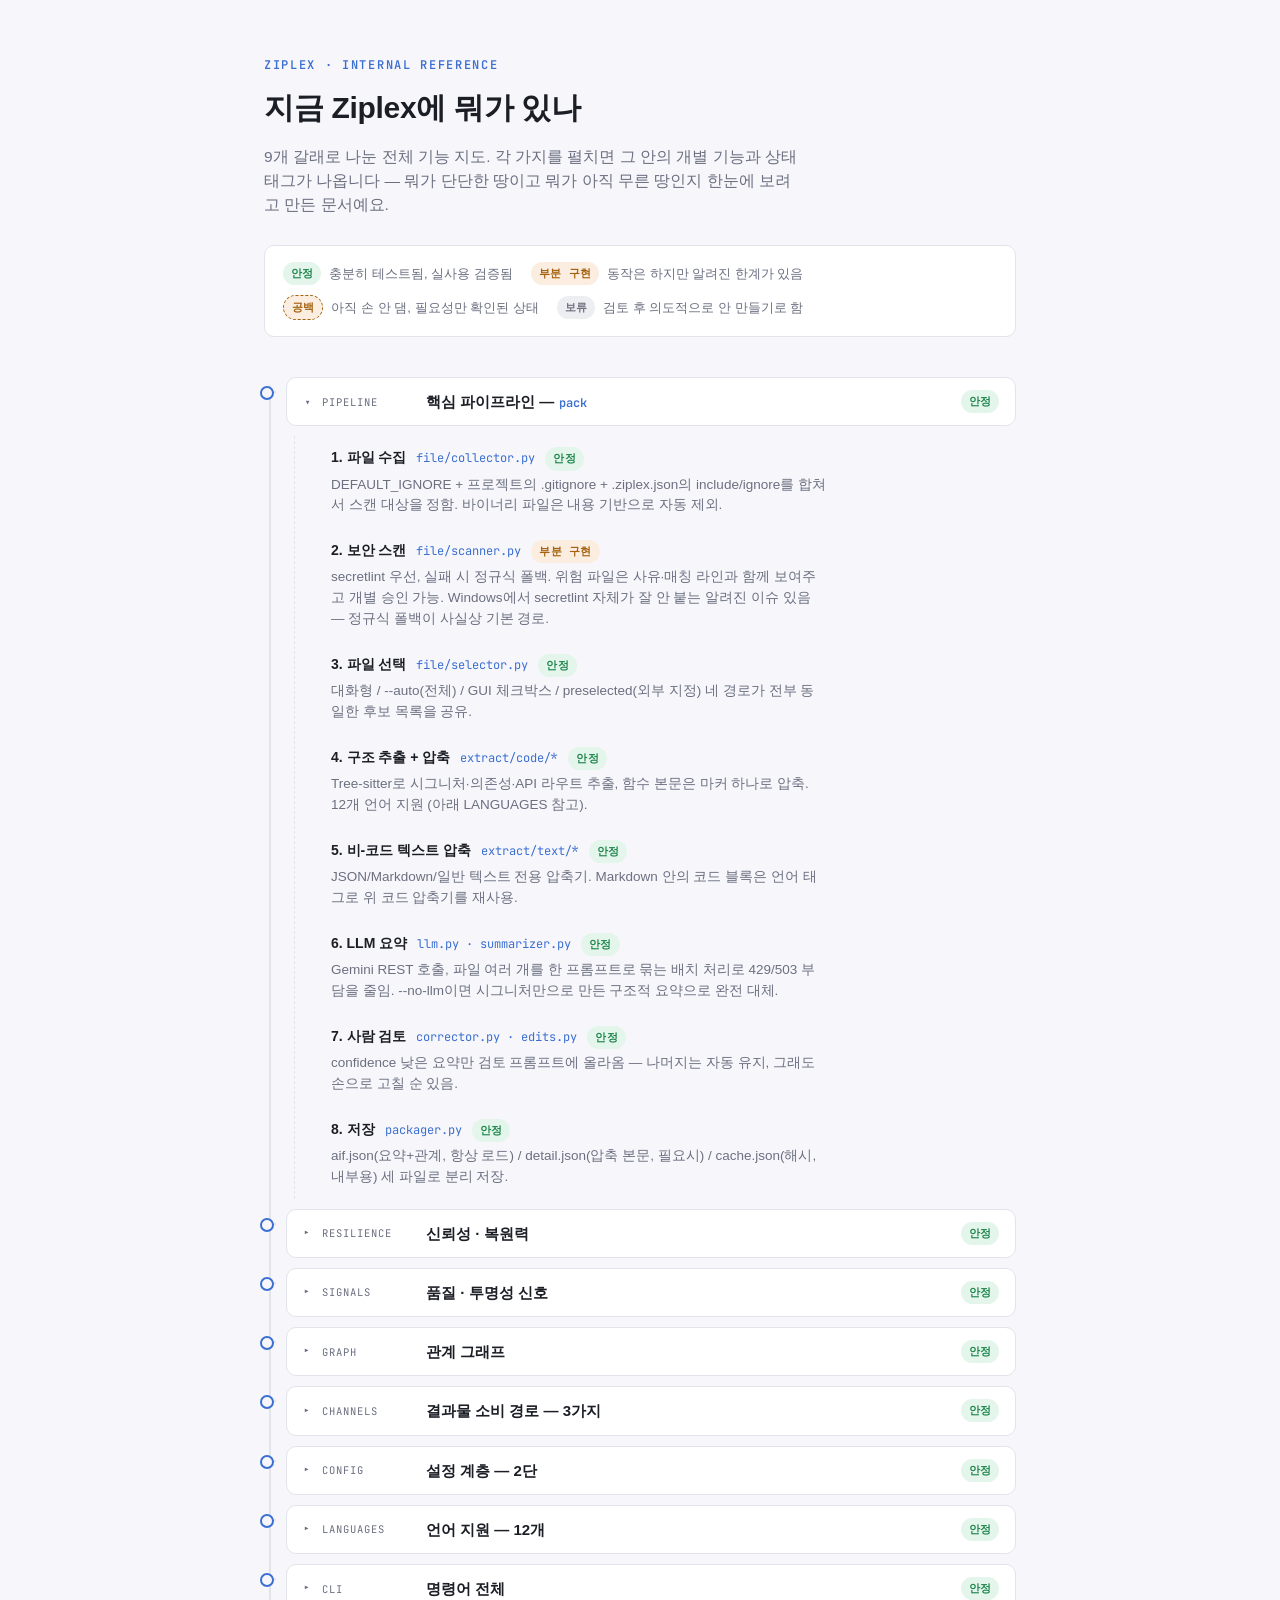
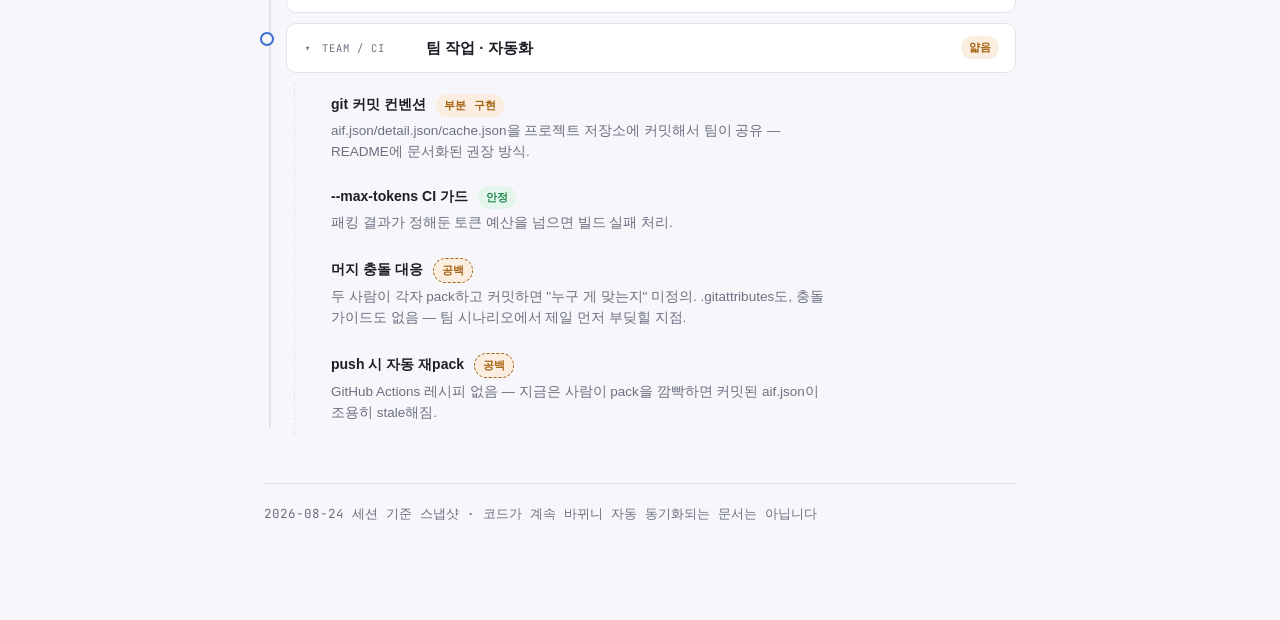
==== docs/FEATURES.html @ 8793cc75 "docs: add docs/FEATURES.html, a self-contained feature map A standalone HTML reference (no build ste" ====
<!DOCTYPE html>
<html lang="ko">
<head>
<meta charset="UTF-8">
<meta name="viewport" content="width=device-width, initial-scale=1">
<title>Ziplex 기능 지도</title>
<!--
  저장소 문서 버전 -- claude.ai 아티팩트로 먼저 만들었던 걸 그대로 커밋.
  더블클릭으로 로컬 브라우저에서 열어보는 용도 (GitHub 저장소 페이지에서는
  렌더링 안 되고 원본 코드로 보임). 기능이 바뀌면 이 파일도 같이 갱신하고
  커밋 -- git 히스토리 자체가 "언제 뭐가 안정/부분구현/공백/보류로 바뀌었나"
  기록이 되도록.
-->
<link rel="preconnect" href="https://fonts.googleapis.com">
<link rel="preconnect" href="https://fonts.gstatic.com" crossorigin>
<link rel="stylesheet" href="https://fonts.googleapis.com/css2?family=JetBrains+Mono:wght@400;500;600;700&display=swap">

<style>
  :root {
    --paper: #f7f7fb;
    --panel: #ffffff;
    --panel-2: #fbfbfe;
    --line: #e2e4ec;
    --ink: #1c1e26;
    --muted: #6b6f80;
    --accent: #3b6fd1;
    --accent-soft: #e8effc;
    --ok: #21874e;
    --ok-soft: #e4f5eb;
    --warn: #a4610f;
    --warn-soft: #fbeee0;
    --hold: #6f7280;
    --hold-soft: #edeef2;
    --mono: 'JetBrains Mono', 'Consolas', 'SFMono-Regular', Menlo, monospace;
    --sans: -apple-system, BlinkMacSystemFont, 'Segoe UI', 'Malgun Gothic', 'Apple SD Gothic Neo', 'Noto Sans KR', sans-serif;
    --radius: 10px;
  }

  @media (prefers-color-scheme: dark) {
    :root:not([data-theme="light"]) {
      --paper: #1e1f24;
      --panel: #26282f;
      --panel-2: #2b2d35;
      --line: #383a44;
      --ink: #e4e5ea;
      --muted: #9a9ca8;
      --accent: #6ea8fe;
      --accent-soft: rgba(110, 168, 254, 0.14);
      --ok: #7fd08a;
      --ok-soft: rgba(127, 208, 138, 0.14);
      --warn: #f2a154;
      --warn-soft: rgba(242, 161, 84, 0.14);
      --hold: #9a9ca8;
      --hold-soft: rgba(154, 156, 168, 0.12);
    }
  }

  :root[data-theme="dark"] {
    --paper: #1e1f24;
    --panel: #26282f;
    --panel-2: #2b2d35;
    --line: #383a44;
    --ink: #e4e5ea;
    --muted: #9a9ca8;
    --accent: #6ea8fe;
    --accent-soft: rgba(110, 168, 254, 0.14);
    --ok: #7fd08a;
    --ok-soft: rgba(127, 208, 138, 0.14);
    --warn: #f2a154;
    --warn-soft: rgba(242, 161, 84, 0.14);
    --hold: #9a9ca8;
    --hold-soft: rgba(154, 156, 168, 0.12);
  }

  * { box-sizing: border-box; }

  body {
    margin: 0;
    background: var(--paper);
    color: var(--ink);
    font-family: var(--sans);
    line-height: 1.55;
  }

  .page {
    max-width: 800px;
    margin: 0 auto;
    padding: 56px 24px 96px;
  }

  header.intro {
    margin-bottom: 40px;
  }

  .kicker {
    font-family: var(--mono);
    font-size: 12px;
    letter-spacing: 0.14em;
    text-transform: uppercase;
    color: var(--accent);
    font-weight: 600;
  }

  h1 {
    font-size: 30px;
    font-weight: 700;
    margin: 10px 0 14px;
    letter-spacing: -0.01em;
    text-wrap: balance;
  }

  .lede {
    color: var(--muted);
    font-size: 15.5px;
    max-width: 62ch;
    margin: 0 0 28px;
  }

  .legend {
    display: flex;
    flex-wrap: wrap;
    gap: 10px 18px;
    padding: 16px 18px;
    background: var(--panel);
    border: 1px solid var(--line);
    border-radius: var(--radius);
  }

  .legend-item {
    display: flex;
    align-items: center;
    gap: 8px;
    font-size: 13px;
    color: var(--muted);
  }

  .chip {
    display: inline-flex;
    align-items: center;
    font-family: var(--mono);
    font-size: 11px;
    font-weight: 600;
    letter-spacing: 0.02em;
    padding: 3px 8px;
    border-radius: 999px;
    white-space: nowrap;
  }
  .chip.ok    { background: var(--ok-soft);   color: var(--ok); }
  .chip.warn  { background: var(--warn-soft); color: var(--warn); }
  .chip.hold  { background: var(--hold-soft); color: var(--hold); }
  .chip.gap   { background: var(--warn-soft); color: var(--warn); border: 1px dashed var(--warn); }

  /* --- the trunk: a vertical rail down the branch list --- */
  .trunk {
    position: relative;
    margin-top: 36px;
    padding-left: 22px;
  }
  .trunk::before {
    content: "";
    position: absolute;
    left: 5px;
    top: 8px;
    bottom: 8px;
    width: 2px;
    background: var(--line);
  }

  details.branch {
    position: relative;
    margin-bottom: 10px;
  }
  details.branch::before {
    content: "";
    position: absolute;
    left: -22px;
    top: 14px;
    width: 12px;
    height: 2px;
    background: var(--line);
  }
  details.branch::after {
    content: "";
    position: absolute;
    left: -26px;
    top: 9px;
    width: 10px;
    height: 10px;
    border-radius: 50%;
    background: var(--paper);
    border: 2px solid var(--accent);
  }

  summary {
    cursor: pointer;
    list-style: none;
    display: flex;
    align-items: center;
    gap: 12px;
    padding: 12px 16px;
    background: var(--panel);
    border: 1px solid var(--line);
    border-radius: var(--radius);
    user-select: none;
  }
  summary::-webkit-details-marker { display: none; }
  summary:hover { border-color: var(--accent); }
  summary:focus-visible { outline: 2px solid var(--accent); outline-offset: 2px; }

  summary .caret {
    font-family: var(--mono);
    font-size: 12px;
    color: var(--muted);
    transition: transform 0.15s ease;
    flex-shrink: 0;
  }
  details[open] > summary .caret { transform: rotate(90deg); }

  .branch-kicker {
    font-family: var(--mono);
    font-size: 10.5px;
    letter-spacing: 0.1em;
    color: var(--muted);
    flex-shrink: 0;
    width: 92px;
  }

  .branch-title {
    font-weight: 600;
    font-size: 15px;
    flex: 1;
  }

  .branch-count {
    font-family: var(--mono);
    font-size: 11.5px;
    color: var(--muted);
  }

  .twigs {
    margin: 10px 0 4px 8px;
    padding-left: 22px;
    border-left: 1px dashed var(--line);
    display: flex;
    flex-direction: column;
    gap: 2px;
  }

  .twig {
    padding: 11px 14px;
    border-radius: 8px;
  }
  .twig:hover { background: var(--panel-2); }

  .twig-head {
    display: flex;
    align-items: baseline;
    gap: 10px;
    flex-wrap: wrap;
  }

  .twig-name {
    font-weight: 600;
    font-size: 14px;
  }

  .twig-mod {
    font-family: var(--mono);
    font-size: 12px;
    color: var(--accent);
  }

  .twig-desc {
    margin: 4px 0 0;
    color: var(--muted);
    font-size: 13.5px;
    max-width: 66ch;
  }

  .branch-note {
    margin: 2px 0 12px 30px;
    color: var(--muted);
    font-size: 13px;
    max-width: 62ch;
  }

  footer {
    margin-top: 48px;
    padding-top: 20px;
    border-top: 1px solid var(--line);
    font-size: 12.5px;
    color: var(--muted);
    font-family: var(--mono);
  }

  @media (max-width: 560px) {
    .branch-kicker { display: none; }
    .trunk { padding-left: 14px; }
    details.branch::before { left: -14px; width: 6px; }
    details.branch::after { left: -17px; }
  }
</style>
</head>
<body>

<div class="page">

  <header class="intro">
    <div class="kicker">Ziplex · internal reference</div>
    <h1>지금 Ziplex에 뭐가 있나</h1>
    <p class="lede">
      9개 갈래로 나눈 전체 기능 지도. 각 가지를 펼치면 그 안의 개별 기능과
      상태 태그가 나옵니다 — 뭐가 단단한 땅이고 뭐가 아직 무른 땅인지
      한눈에 보려고 만든 문서예요.
    </p>

    <div class="legend">
      <div class="legend-item"><span class="chip ok">안정</span> 충분히 테스트됨, 실사용 검증됨</div>
      <div class="legend-item"><span class="chip warn">부분 구현</span> 동작은 하지만 알려진 한계가 있음</div>
      <div class="legend-item"><span class="chip gap">공백</span> 아직 손 안 댐, 필요성만 확인된 상태</div>
      <div class="legend-item"><span class="chip hold">보류</span> 검토 후 의도적으로 안 만들기로 함</div>
    </div>
  </header>

  <div class="trunk">

    <!-- 1. PIPELINE -->
    <details class="branch" open>
      <summary>
        <span class="caret">▸</span>
        <span class="branch-kicker">PIPELINE</span>
        <span class="branch-title">핵심 파이프라인 — <code class="twig-mod">pack</code></span>
        <span class="chip ok">안정</span>
      </summary>
      <div class="twigs">
        <div class="twig">
          <div class="twig-head">
            <span class="twig-name">1. 파일 수집</span>
            <span class="twig-mod">file/collector.py</span>
            <span class="chip ok">안정</span>
          </div>
          <p class="twig-desc">DEFAULT_IGNORE + 프로젝트의 .gitignore + .ziplex.json의 include/ignore를 합쳐서 스캔 대상을 정함. 바이너리 파일은 내용 기반으로 자동 제외.</p>
        </div>
        <div class="twig">
          <div class="twig-head">
            <span class="twig-name">2. 보안 스캔</span>
            <span class="twig-mod">file/scanner.py</span>
            <span class="chip warn">부분 구현</span>
          </div>
          <p class="twig-desc">secretlint 우선, 실패 시 정규식 폴백. 위험 파일은 사유·매칭 라인과 함께 보여주고 개별 승인 가능. Windows에서 secretlint 자체가 잘 안 붙는 알려진 이슈 있음 — 정규식 폴백이 사실상 기본 경로.</p>
        </div>
        <div class="twig">
          <div class="twig-head">
            <span class="twig-name">3. 파일 선택</span>
            <span class="twig-mod">file/selector.py</span>
            <span class="chip ok">안정</span>
          </div>
          <p class="twig-desc">대화형 / --auto(전체) / GUI 체크박스 / preselected(외부 지정) 네 경로가 전부 동일한 후보 목록을 공유.</p>
        </div>
        <div class="twig">
          <div class="twig-head">
            <span class="twig-name">4. 구조 추출 + 압축</span>
            <span class="twig-mod">extract/code/*</span>
            <span class="chip ok">안정</span>
          </div>
          <p class="twig-desc">Tree-sitter로 시그니처·의존성·API 라우트 추출, 함수 본문은 마커 하나로 압축. 12개 언어 지원 (아래 LANGUAGES 참고).</p>
        </div>
        <div class="twig">
          <div class="twig-head">
            <span class="twig-name">5. 비-코드 텍스트 압축</span>
            <span class="twig-mod">extract/text/*</span>
            <span class="chip ok">안정</span>
          </div>
          <p class="twig-desc">JSON/Markdown/일반 텍스트 전용 압축기. Markdown 안의 코드 블록은 언어 태그로 위 코드 압축기를 재사용.</p>
        </div>
        <div class="twig">
          <div class="twig-head">
            <span class="twig-name">6. LLM 요약</span>
            <span class="twig-mod">llm.py · summarizer.py</span>
            <span class="chip ok">안정</span>
          </div>
          <p class="twig-desc">Gemini REST 호출, 파일 여러 개를 한 프롬프트로 묶는 배치 처리로 429/503 부담을 줄임. --no-llm이면 시그니처만으로 만든 구조적 요약으로 완전 대체.</p>
        </div>
        <div class="twig">
          <div class="twig-head">
            <span class="twig-name">7. 사람 검토</span>
            <span class="twig-mod">corrector.py · edits.py</span>
            <span class="chip ok">안정</span>
          </div>
          <p class="twig-desc">confidence 낮은 요약만 검토 프롬프트에 올라옴 — 나머지는 자동 유지, 그래도 손으로 고칠 순 있음.</p>
        </div>
        <div class="twig">
          <div class="twig-head">
            <span class="twig-name">8. 저장</span>
            <span class="twig-mod">packager.py</span>
            <span class="chip ok">안정</span>
          </div>
          <p class="twig-desc">aif.json(요약+관계, 항상 로드) / detail.json(압축 본문, 필요시) / cache.json(해시, 내부용) 세 파일로 분리 저장.</p>
        </div>
      </div>
    </details>

    <!-- 2. RESILIENCE -->
    <details class="branch">
      <summary>
        <span class="caret">▸</span>
        <span class="branch-kicker">RESILIENCE</span>
        <span class="branch-title">신뢰성 · 복원력</span>
        <span class="chip ok">안정</span>
      </summary>
      <div class="twigs">
        <div class="twig">
          <div class="twig-head">
            <span class="twig-name">체크포인트 저장/재개</span>
            <span class="twig-mod">checkpoint.py</span>
            <span class="chip ok">안정</span>
          </div>
          <p class="twig-desc">LLM 호출이 반복 실패하면 그 시점까지 결과를 저장하고 중단. 다음 pack에서 자동 발견해 이어서 진행. 경로 해시로 이름 같은 다른 프로젝트끼리 안 섞임.</p>
        </div>
        <div class="twig">
          <div class="twig-head">
            <span class="twig-name">Incremental re-pack</span>
            <span class="twig-mod">freshness.py</span>
            <span class="chip ok">안정</span>
          </div>
          <p class="twig-desc">내용 해시가 그대로인 파일은 이전 요약을 그대로 재사용 — 바뀐 파일만 LLM 호출.</p>
        </div>
        <div class="twig">
          <div class="twig-head">
            <span class="twig-name">Freshness 감지</span>
            <span class="twig-mod">freshness.py</span>
            <span class="chip ok">안정</span>
          </div>
          <p class="twig-desc">해시 비교만으로 "이 pack이 디스크 상태랑 얼마나 어긋났나" 확인. LLM 호출 없음, CLI/MCP/GUI 배지 전부 이걸 공유.</p>
        </div>
        <div class="twig">
          <div class="twig-head">
            <span class="twig-name">GUI 작업 취소/재개</span>
            <span class="twig-mod">gui/pack_service.py</span>
            <span class="chip ok">안정</span>
          </div>
          <p class="twig-desc">백그라운드로 도는 pack 작업을 "저장 후 취소"하면 위 체크포인트와 같은 방식으로 다음 실행에 자동 이어짐.</p>
        </div>
      </div>
    </details>

    <!-- 3. SIGNALS -->
    <details class="branch">
      <summary>
        <span class="caret">▸</span>
        <span class="branch-kicker">SIGNALS</span>
        <span class="branch-title">품질 · 투명성 신호</span>
        <span class="chip ok">안정</span>
      </summary>
      <div class="twigs">
        <div class="twig">
          <div class="twig-head">
            <span class="twig-name">confidence 점수</span>
            <span class="twig-mod">confidence.py</span>
            <span class="chip warn">부분 구현</span>
          </div>
          <p class="twig-desc">요약 단어와 실제 시그니처의 겹침을 보는 휴리스틱. 0.34 미만이면 검토 대상. 시그니처가 적은 파일(필드 초기화가 로직인 클래스 등)은 구조적으로 낮게 나올 수 있음 — 정답 검증기는 아님.</p>
        </div>
        <div class="twig">
          <div class="twig-head">
            <span class="twig-name">tech_stack 감지</span>
            <span class="twig-mod">tech_stack.py</span>
            <span class="chip ok">안정</span>
          </div>
          <p class="twig-desc">package.json/requirements.txt 등 매니페스트 8종을 직접 파싱. LLM 호출 없이 "실제로 뭘 의존한다고 선언했나"만 뽑음.</p>
        </div>
        <div class="twig">
          <div class="twig-head">
            <span class="twig-name">security_scan</span>
            <span class="twig-mod">project.security_scan</span>
            <span class="chip ok">안정</span>
          </div>
          <p class="twig-desc">이번 pack에서 몇 개가 걸렸고, 몇 개가 승인됐고, 몇 개가 빠졌는지 project에 기록. aif.json만 따로 봐도 "이거 스캔은 됐나"를 알 수 있게.</p>
        </div>
        <div class="twig">
          <div class="twig-head">
            <span class="twig-name">format_notes</span>
            <span class="twig-mod">project.format_notes</span>
            <span class="chip ok">안정</span>
          </div>
          <p class="twig-desc">aif.json이 이 프로젝트 문서 하나 없이 단독으로 다른 사람/AI에게 넘어가도, 마커·confidence 의미를 스스로 설명하는 고정 문구.</p>
        </div>
      </div>
    </details>

    <!-- 4. GRAPH -->
    <details class="branch">
      <summary>
        <span class="caret">▸</span>
        <span class="branch-kicker">GRAPH</span>
        <span class="branch-title">관계 그래프</span>
        <span class="chip ok">안정</span>
      </summary>
      <div class="twigs">
        <div class="twig">
          <div class="twig-head">
            <span class="twig-name">의존성 그래프 연산</span>
            <span class="twig-mod">file/relationship.py</span>
            <span class="chip ok">안정</span>
          </div>
          <p class="twig-desc">internal/external 분리, build_tree · move_file · has_cycle · get_dependents · get_blast_radius. GUI 편집기와 corrector.py가 같이 씀.</p>
        </div>
        <div class="twig">
          <div class="twig-head">
            <span class="twig-name">텍스트 참조 매칭</span>
            <span class="twig-mod">text_references.py</span>
            <span class="chip warn">부분 구현</span>
          </div>
          <p class="twig-desc">Tree-sitter 문법이 없는 파일(Godot 씬, README)도 실제 파일명 언급을 찾아 관계에 편입 — 무료, LLM 없음. 산문 언급과 구조적 참조를 구분 못 함(둘 다 그냥 dependencies에 섞임).</p>
        </div>
      </div>
    </details>

    <!-- 5. CHANNELS -->
    <details class="branch">
      <summary>
        <span class="caret">▸</span>
        <span class="branch-kicker">CHANNELS</span>
        <span class="branch-title">결과물 소비 경로 — 3가지</span>
        <span class="chip ok">안정</span>
      </summary>
      <div class="twigs">
        <div class="twig">
          <div class="twig-head">
            <span class="twig-name">MCP 서버</span>
            <span class="twig-mod">mcp_server.py</span>
            <span class="chip ok">안정</span>
          </div>
          <p class="twig-desc">읽기 전용 툴 8개. Claude Code/Cursor 등에서 aif.json을 복붙 없이 바로 질의. get_dependents/get_blast_radius는 사람이 보정한 그래프 위에서 동작.</p>
        </div>
        <div class="twig">
          <div class="twig-head">
            <span class="twig-name">로컬 GUI</span>
            <span class="twig-mod">gui/</span>
            <span class="chip ok">안정</span>
          </div>
          <p class="twig-desc">pack부터 browse까지. 127.0.0.1 전용, 서버·계정·외부 전송 없음. Claude Code를 못 쓰는 환경(폐쇄망 등)을 위한 경로.</p>
        </div>
        <div class="twig">
          <div class="twig-head">
            <span class="twig-name">Claude Agent Skill export</span>
            <span class="twig-mod">skill_export.py</span>
            <span class="chip ok">안정</span>
          </div>
          <p class="twig-desc">.claude/skills/ 아래에 정적으로 놓아두면 서버 없이 Claude Code가 알아서 인식. 원본 소스는 절대 안 실음.</p>
        </div>
      </div>
    </details>

    <!-- 6. CONFIG -->
    <details class="branch">
      <summary>
        <span class="caret">▸</span>
        <span class="branch-kicker">CONFIG</span>
        <span class="branch-title">설정 계층 — 2단</span>
        <span class="chip ok">안정</span>
      </summary>
      <div class="twigs">
        <div class="twig">
          <div class="twig-head">
            <span class="twig-name">.ziplex.json</span>
            <span class="twig-mod">config.py</span>
            <span class="chip ok">안정</span>
          </div>
          <p class="twig-desc">대상 프로젝트별 include/ignore. 그 프로젝트 저장소에 커밋하는 용도 — Ziplex 자체 저장소가 아님.</p>
        </div>
        <div class="twig">
          <div class="twig-head">
            <span class="twig-name">~/.ziplex/settings.json</span>
            <span class="twig-mod">settings.py</span>
            <span class="chip ok">안정</span>
          </div>
          <p class="twig-desc">사용자별 — 기본 출력 폴더(전역+프로젝트별 고정), Gemini API 키(GUI Options에서 입력).</p>
        </div>
      </div>
    </details>

    <!-- 7. LANGUAGES -->
    <details class="branch">
      <summary>
        <span class="caret">▸</span>
        <span class="branch-kicker">LANGUAGES</span>
        <span class="branch-title">언어 지원 — 12개</span>
        <span class="chip ok">안정</span>
      </summary>
      <div class="twigs">
        <div class="twig">
          <div class="twig-head">
            <span class="twig-name">Python · Java · TypeScript · JavaScript</span>
            <span class="chip ok">안정</span>
          </div>
        </div>
        <div class="twig">
          <div class="twig-head">
            <span class="twig-name">Lua · GDScript</span>
            <span class="chip ok">안정</span>
          </div>
        </div>
        <div class="twig">
          <div class="twig-head">
            <span class="twig-name">Go · C++ · Rust · C#</span>
            <span class="chip ok">안정</span>
          </div>
        </div>
        <div class="twig">
          <div class="twig-head">
            <span class="twig-name">PHP · Ruby</span>
            <span class="chip ok">안정</span>
          </div>
          <p class="twig-desc">가장 최근에 추가됨 (오늘). 둘 다 실제 mock pack으로 끝까지 검증됨.</p>
        </div>
      </div>
      <p class="branch-note">languages.py에 LanguageConfig 엔트리 하나 추가하는 게 새 언어를 붙이는 방법 — extractor.py/compressor.py는 언어를 하드코딩하지 않음.</p>
    </details>

    <!-- 8. CLI -->
    <details class="branch">
      <summary>
        <span class="caret">▸</span>
        <span class="branch-kicker">CLI</span>
        <span class="branch-title">명령어 전체</span>
        <span class="chip ok">안정</span>
      </summary>
      <div class="twigs">
        <div class="twig">
          <div class="twig-head">
            <span class="twig-name"><code class="twig-mod">pack</code> · <code class="twig-mod">init</code></span>
          </div>
          <p class="twig-desc">전체 파이프라인 / .ziplex.json 스캐폴딩.</p>
        </div>
        <div class="twig">
          <div class="twig-head">
            <span class="twig-name"><code class="twig-mod">collect</code> · <code class="twig-mod">tokens</code> · <code class="twig-mod">tree</code> · <code class="twig-mod">search</code></span>
          </div>
          <p class="twig-desc">pack 없이 미리보기 — 수집만 / 토큰 카운트만 / 의존성 트리만 / 정규식 검색.</p>
        </div>
        <div class="twig">
          <div class="twig-head">
            <span class="twig-name"><code class="twig-mod">detail</code> · <code class="twig-mod">freshness</code> · <code class="twig-mod">skill</code></span>
          </div>
          <p class="twig-desc">detail.json 부분 읽기 / stale 여부 확인 / Claude Skill로 내보내기.</p>
        </div>
        <div class="twig">
          <div class="twig-head">
            <span class="twig-name"><code class="twig-mod">select</code> · <code class="twig-mod">analyze</code></span>
          </div>
          <p class="twig-desc">대화형 파일 선택만 / LLM 분석만 (요약+룰+가이드, 압축·저장 없음).</p>
        </div>
        <div class="twig">
          <div class="twig-head">
            <span class="twig-name"><code class="twig-mod">signatures</code> · <code class="twig-mod">dependencies</code> · <code class="twig-mod">api</code> · <code class="twig-mod">compress</code> · <code class="twig-mod">debug</code></span>
          </div>
          <p class="twig-desc">단일 파일에 대해 추출 단계 하나만 실행 — 디버깅용.</p>
        </div>
      </div>
    </details>

    <!-- 9. TEAM / CI -->
    <details class="branch" open>
      <summary>
        <span class="caret">▸</span>
        <span class="branch-kicker">TEAM / CI</span>
        <span class="branch-title">팀 작업 · 자동화</span>
        <span class="chip warn">얇음</span>
      </summary>
      <div class="twigs">
        <div class="twig">
          <div class="twig-head">
            <span class="twig-name">git 커밋 컨벤션</span>
            <span class="chip warn">부분 구현</span>
          </div>
          <p class="twig-desc">aif.json/detail.json/cache.json을 프로젝트 저장소에 커밋해서 팀이 공유 — README에 문서화된 권장 방식.</p>
        </div>
        <div class="twig">
          <div class="twig-head">
            <span class="twig-name">--max-tokens CI 가드</span>
            <span class="chip ok">안정</span>
          </div>
          <p class="twig-desc">패킹 결과가 정해둔 토큰 예산을 넘으면 빌드 실패 처리.</p>
        </div>
        <div class="twig">
          <div class="twig-head">
            <span class="twig-name">머지 충돌 대응</span>
            <span class="chip gap">공백</span>
          </div>
          <p class="twig-desc">두 사람이 각자 pack하고 커밋하면 "누구 게 맞는지" 미정의. .gitattributes도, 충돌 가이드도 없음 — 팀 시나리오에서 제일 먼저 부딪힐 지점.</p>
        </div>
        <div class="twig">
          <div class="twig-head">
            <span class="twig-name">push 시 자동 재pack</span>
            <span class="chip gap">공백</span>
          </div>
          <p class="twig-desc">GitHub Actions 레시피 없음 — 지금은 사람이 pack을 깜빡하면 커밋된 aif.json이 조용히 stale해짐.</p>
        </div>
      </div>
    </details>

  </div>

  <footer>
    2026-08-24 세션 기준 스냅샷 · 코드가 계속 바뀌니 자동 동기화되는 문서는 아닙니다
  </footer>

</div>
</body>
</html>
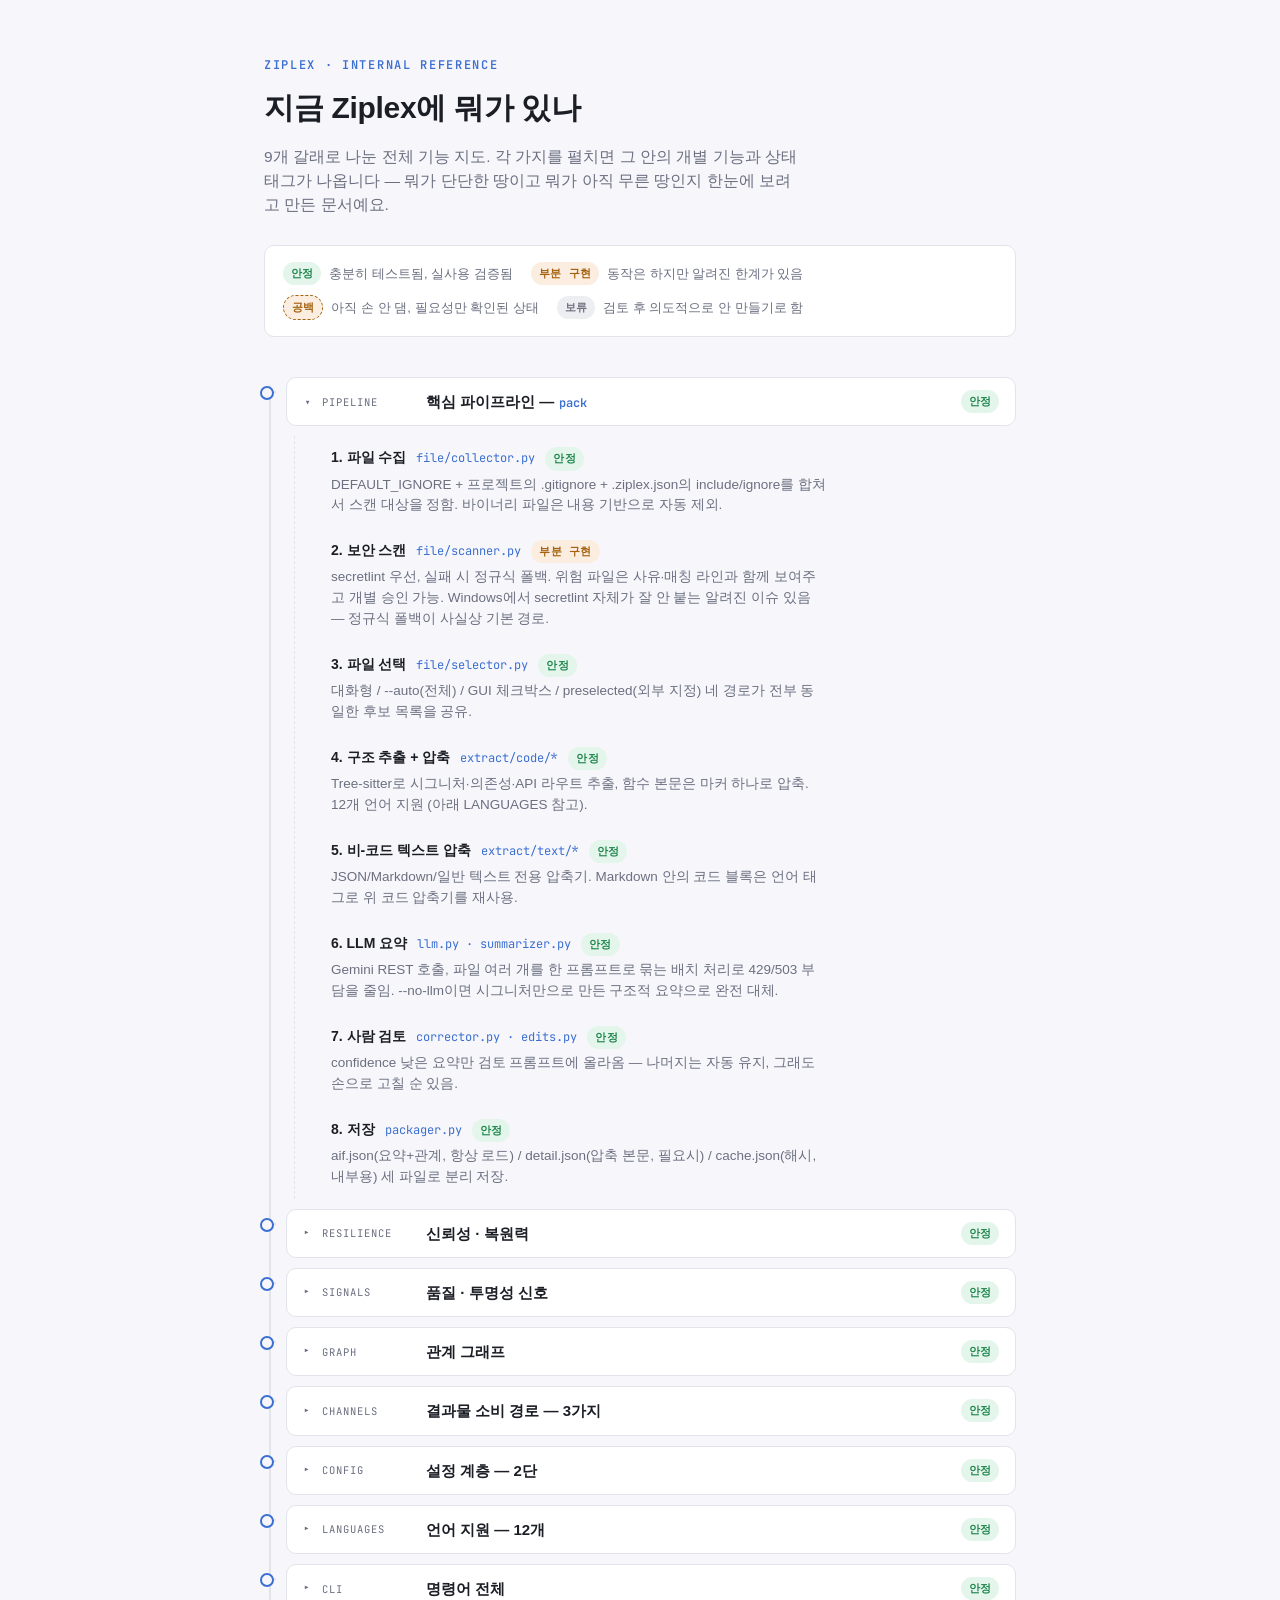
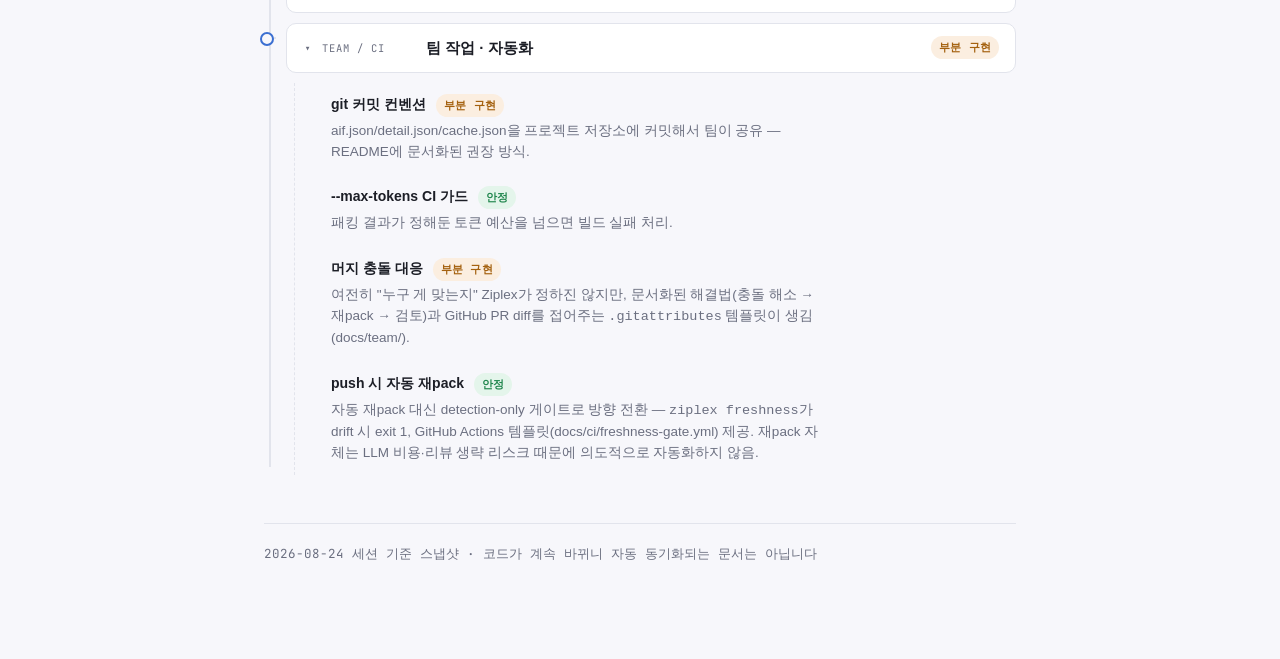
==== commit e50dea30: "docs: merge-conflict guide + .gitattributes template for team use Fills the 'merge conflict handling" ====
--- a/docs/FEATURES.html
+++ b/docs/FEATURES.html
@@ -666,7 +666,7 @@
         <span class="caret">▸</span>
         <span class="branch-kicker">TEAM / CI</span>
         <span class="branch-title">팀 작업 · 자동화</span>
-        <span class="chip warn">얇음</span>
+        <span class="chip warn">부분 구현</span>
       </summary>
       <div class="twigs">
         <div class="twig">
@@ -686,16 +686,16 @@
         <div class="twig">
           <div class="twig-head">
             <span class="twig-name">머지 충돌 대응</span>
-            <span class="chip gap">공백</span>
-          </div>
-          <p class="twig-desc">두 사람이 각자 pack하고 커밋하면 "누구 게 맞는지" 미정의. .gitattributes도, 충돌 가이드도 없음 — 팀 시나리오에서 제일 먼저 부딪힐 지점.</p>
+            <span class="chip warn">부분 구현</span>
+          </div>
+          <p class="twig-desc">여전히 "누구 게 맞는지" Ziplex가 정하진 않지만, 문서화된 해결법(충돌 해소 → 재pack → 검토)과 GitHub PR diff를 접어주는 <code>.gitattributes</code> 템플릿이 생김 (docs/team/).</p>
         </div>
         <div class="twig">
           <div class="twig-head">
             <span class="twig-name">push 시 자동 재pack</span>
-            <span class="chip gap">공백</span>
-          </div>
-          <p class="twig-desc">GitHub Actions 레시피 없음 — 지금은 사람이 pack을 깜빡하면 커밋된 aif.json이 조용히 stale해짐.</p>
+            <span class="chip ok">안정</span>
+          </div>
+          <p class="twig-desc">자동 재pack 대신 detection-only 게이트로 방향 전환 — <code>ziplex freshness</code>가 drift 시 exit 1, GitHub Actions 템플릿(docs/ci/freshness-gate.yml) 제공. 재pack 자체는 LLM 비용·리뷰 생략 리스크 때문에 의도적으로 자동화하지 않음.</p>
         </div>
       </div>
     </details>
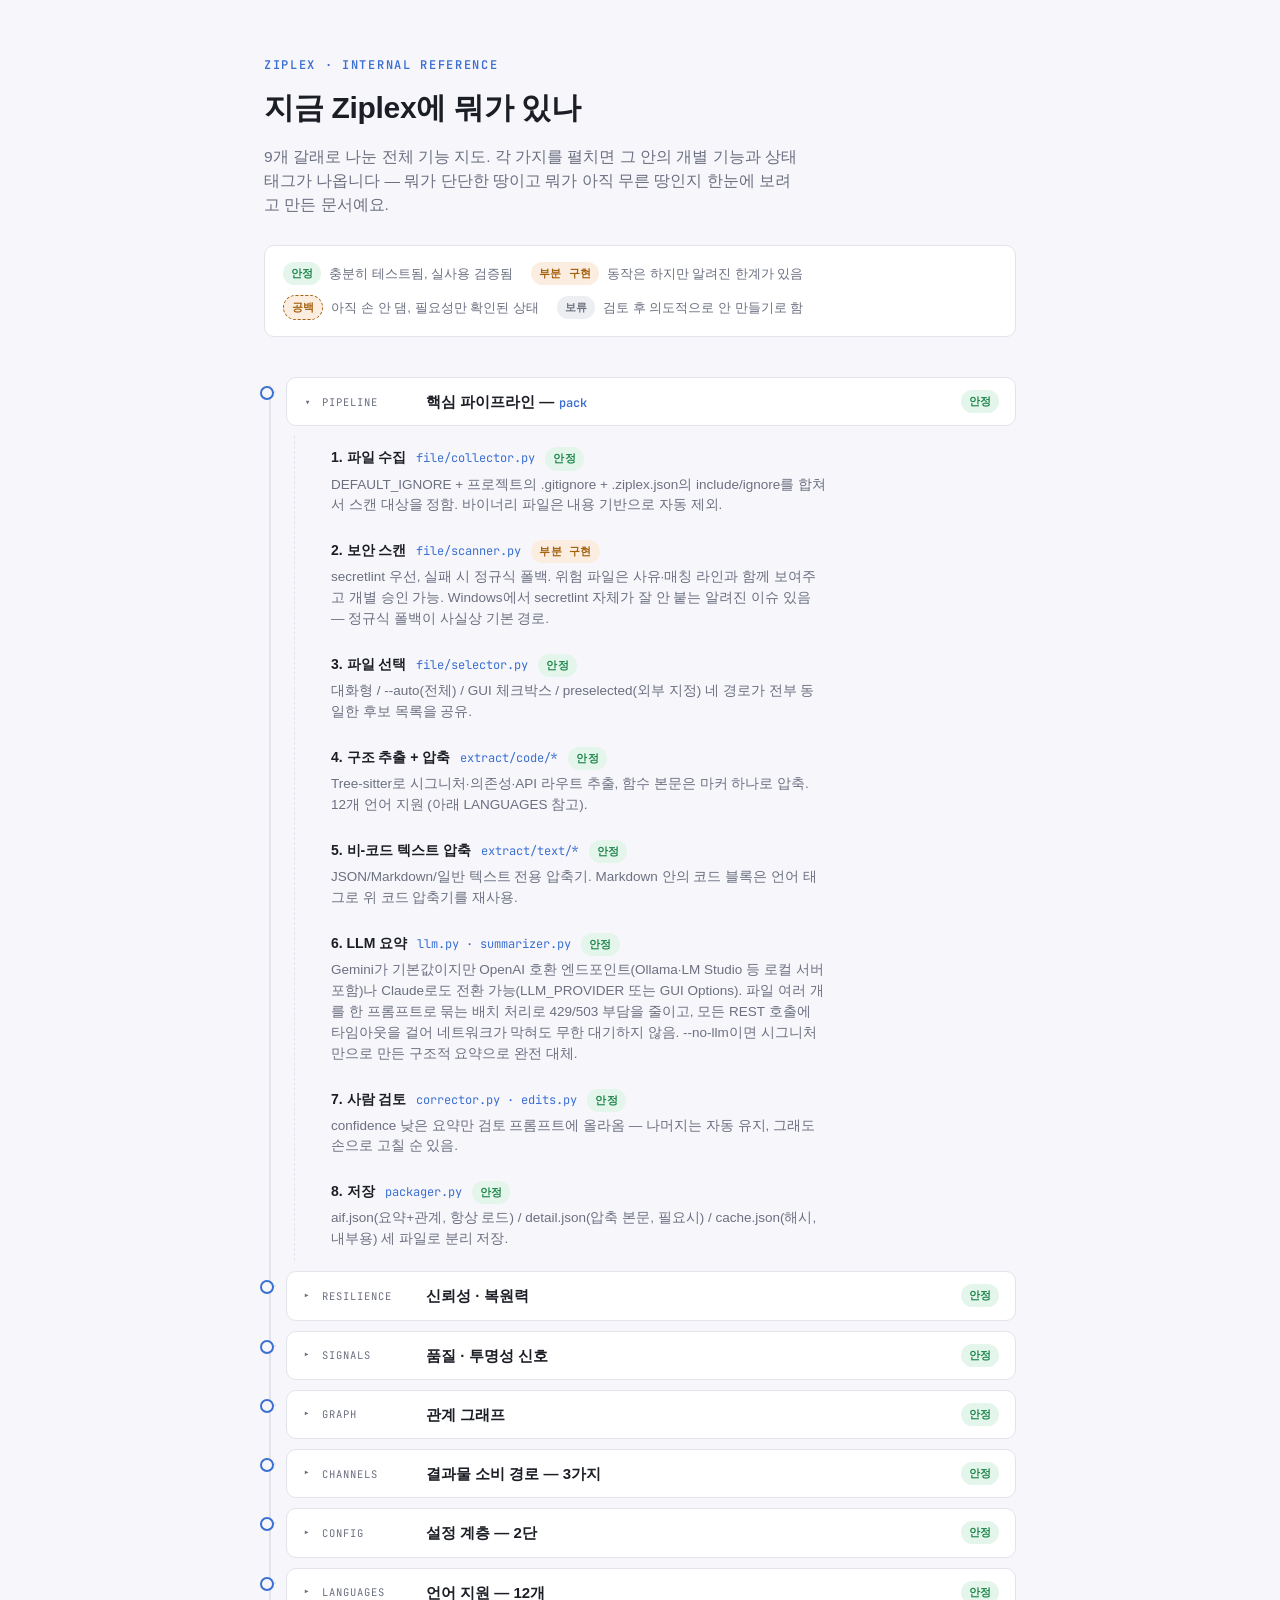
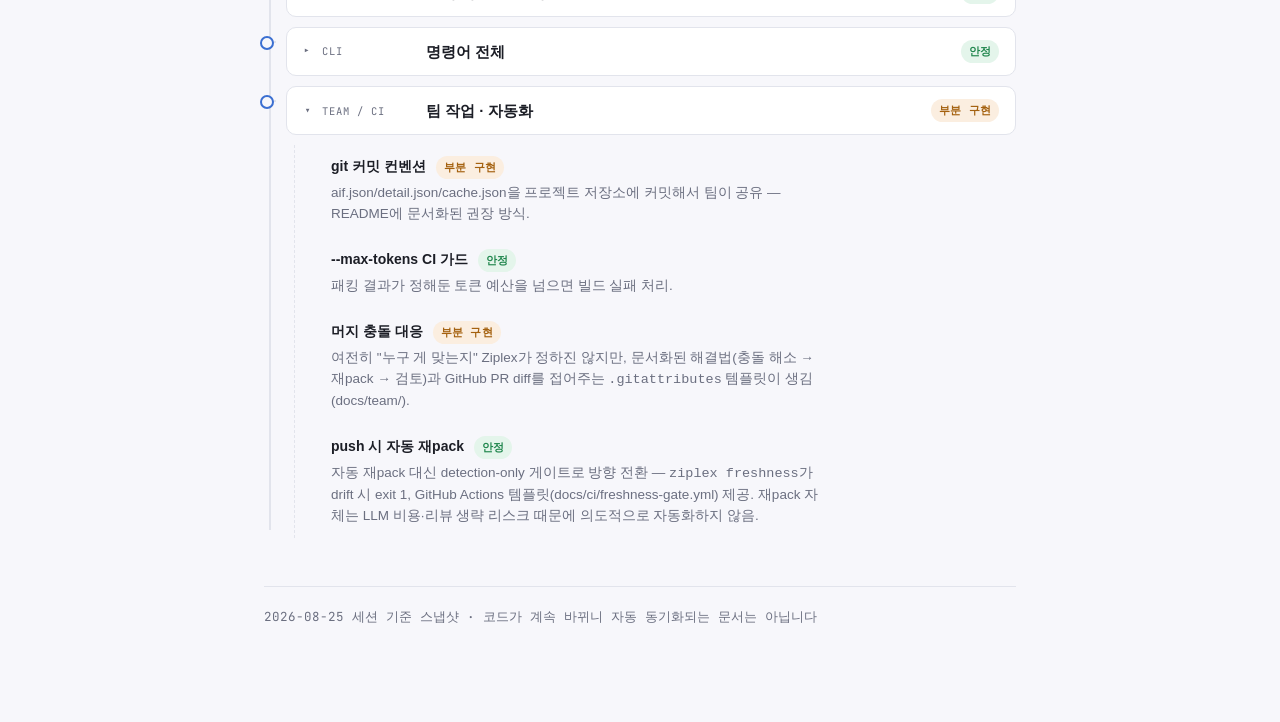
==== commit 41670cbd: "docs: document multi-provider LLM support (OpenAI-compatible, Claude) + release v0.1.3 README.md/REA" ====
--- a/docs/FEATURES.html
+++ b/docs/FEATURES.html
@@ -379,7 +379,7 @@
             <span class="twig-mod">llm.py · summarizer.py</span>
             <span class="chip ok">안정</span>
           </div>
-          <p class="twig-desc">Gemini REST 호출, 파일 여러 개를 한 프롬프트로 묶는 배치 처리로 429/503 부담을 줄임. --no-llm이면 시그니처만으로 만든 구조적 요약으로 완전 대체.</p>
+          <p class="twig-desc">Gemini가 기본값이지만 OpenAI 호환 엔드포인트(Ollama·LM Studio 등 로컬 서버 포함)나 Claude로도 전환 가능(LLM_PROVIDER 또는 GUI Options). 파일 여러 개를 한 프롬프트로 묶는 배치 처리로 429/503 부담을 줄이고, 모든 REST 호출에 타임아웃을 걸어 네트워크가 막혀도 무한 대기하지 않음. --no-llm이면 시그니처만으로 만든 구조적 요약으로 완전 대체.</p>
         </div>
         <div class="twig">
           <div class="twig-head">
@@ -575,7 +575,7 @@
             <span class="twig-mod">settings.py</span>
             <span class="chip ok">안정</span>
           </div>
-          <p class="twig-desc">사용자별 — 기본 출력 폴더(전역+프로젝트별 고정), Gemini API 키(GUI Options에서 입력).</p>
+          <p class="twig-desc">사용자별 — 기본 출력 폴더(전역+프로젝트별 고정), AI 프로바이더 선택(Gemini/OpenAI 호환/Claude)과 각각의 키·모델·base URL(GUI Options에서 입력, Ollama/LM Studio는 원클릭 프리셋 제공).</p>
         </div>
       </div>
     </details>
@@ -703,7 +703,7 @@
   </div>
 
   <footer>
-    2026-08-24 세션 기준 스냅샷 · 코드가 계속 바뀌니 자동 동기화되는 문서는 아닙니다
+    2026-08-25 세션 기준 스냅샷 · 코드가 계속 바뀌니 자동 동기화되는 문서는 아닙니다
   </footer>
 
 </div>
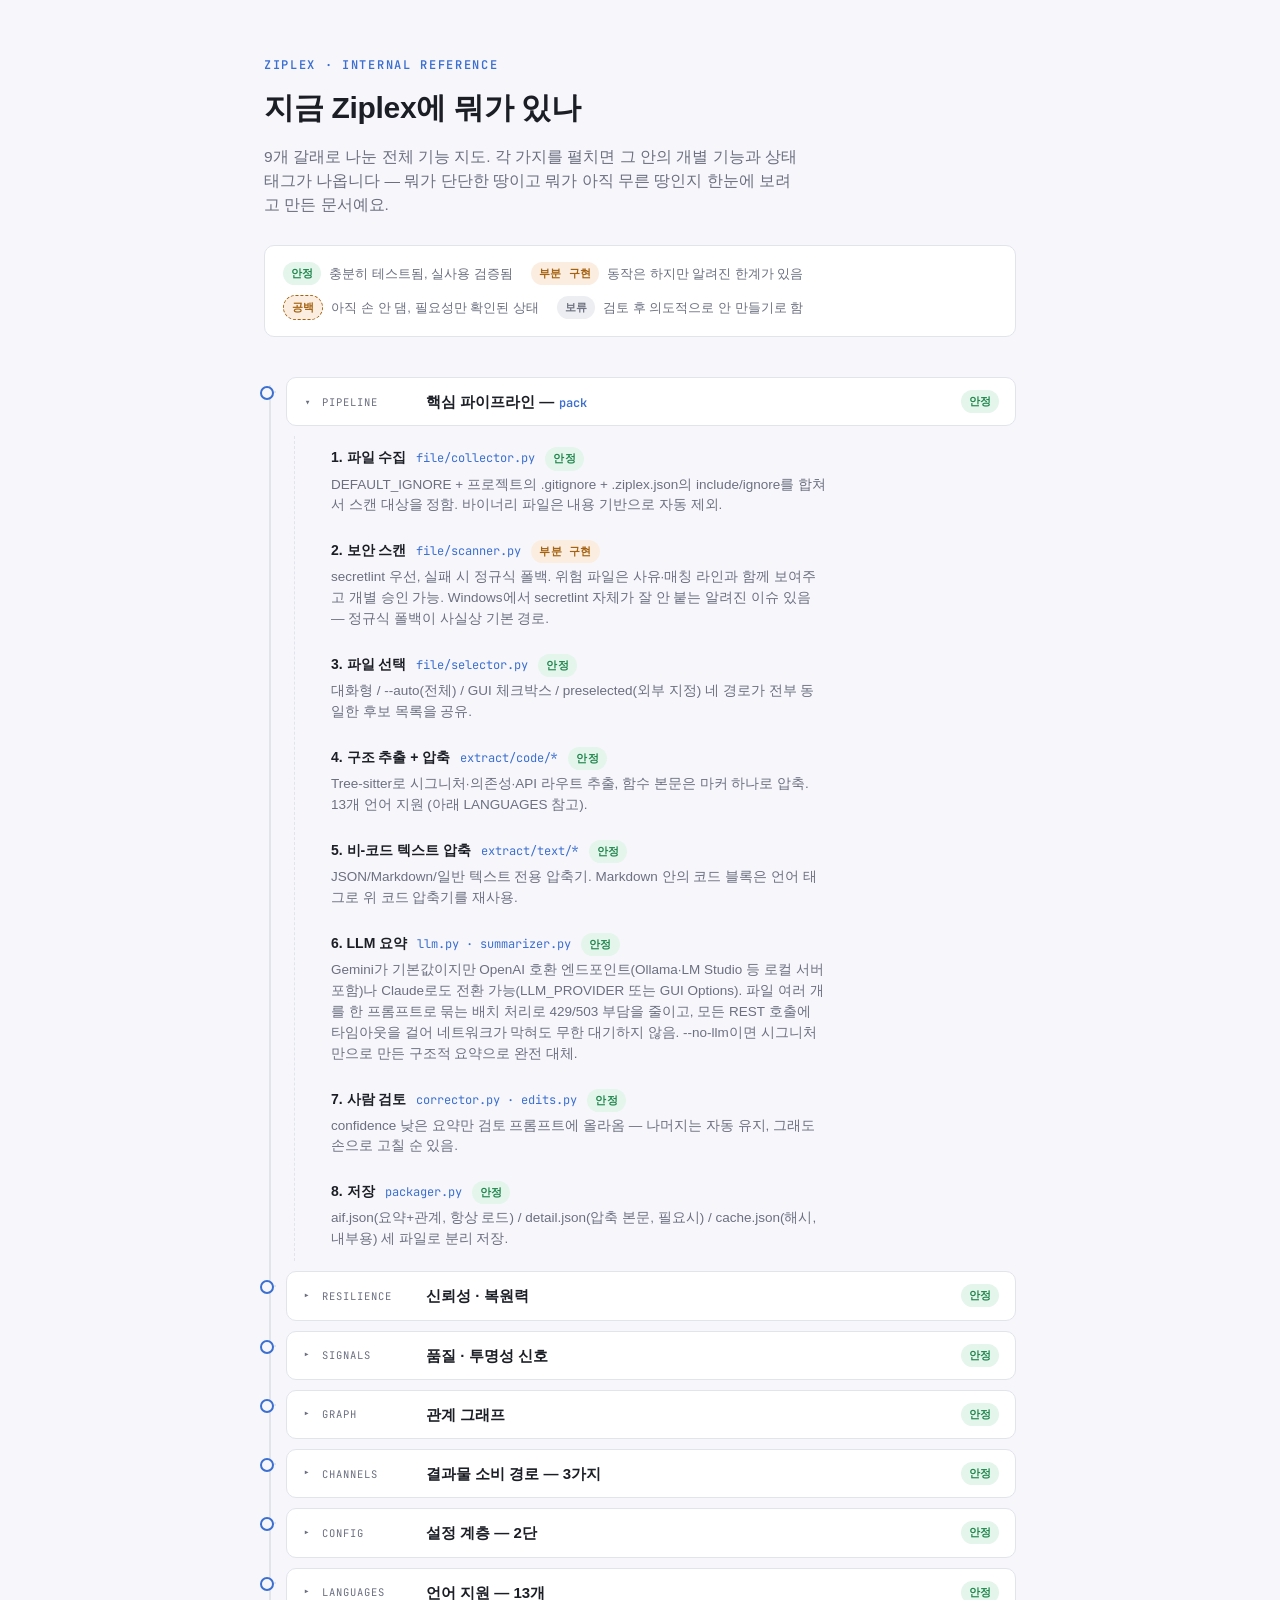
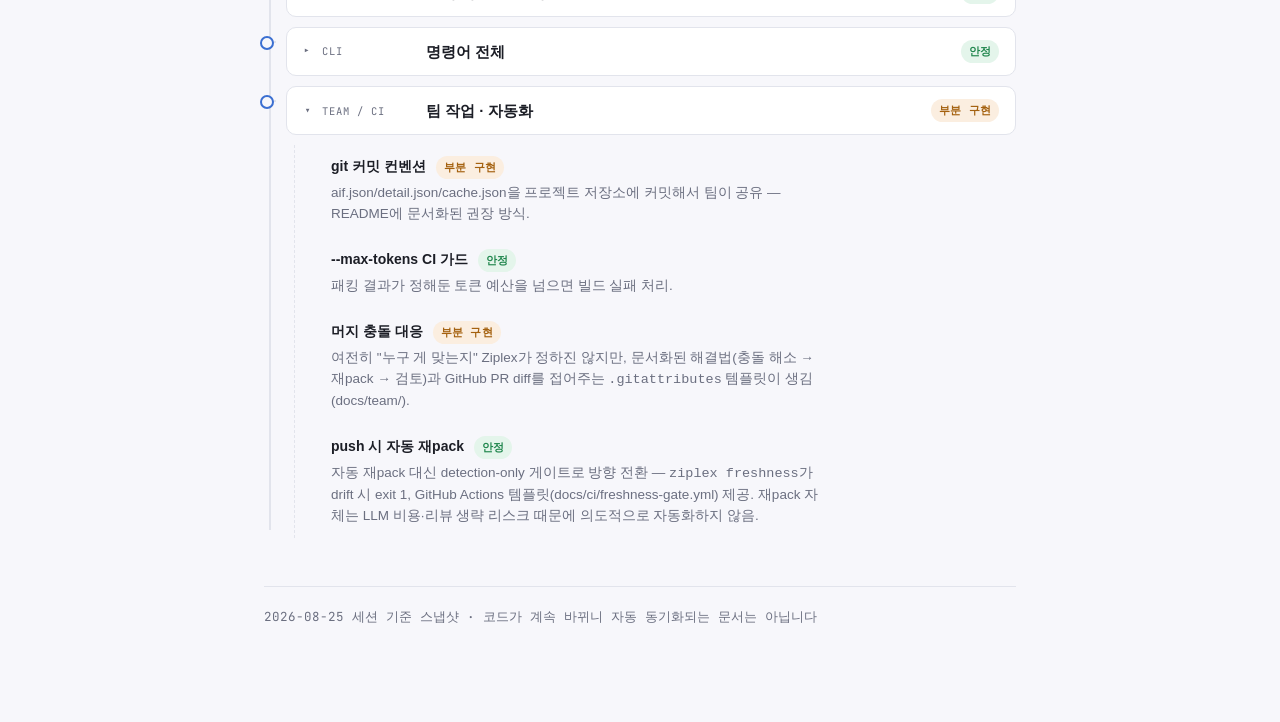
==== commit 5c4e6ccb: "feat: Bash language support (.sh/.bash) Picked up from docs/FEATURES.html's LANGUAGES branch -- conf" ====
--- a/docs/FEATURES.html
+++ b/docs/FEATURES.html
@@ -363,7 +363,7 @@
             <span class="twig-mod">extract/code/*</span>
             <span class="chip ok">안정</span>
           </div>
-          <p class="twig-desc">Tree-sitter로 시그니처·의존성·API 라우트 추출, 함수 본문은 마커 하나로 압축. 12개 언어 지원 (아래 LANGUAGES 참고).</p>
+          <p class="twig-desc">Tree-sitter로 시그니처·의존성·API 라우트 추출, 함수 본문은 마커 하나로 압축. 13개 언어 지원 (아래 LANGUAGES 참고).</p>
         </div>
         <div class="twig">
           <div class="twig-head">
@@ -585,7 +585,7 @@
       <summary>
         <span class="caret">▸</span>
         <span class="branch-kicker">LANGUAGES</span>
-        <span class="branch-title">언어 지원 — 12개</span>
+        <span class="branch-title">언어 지원 — 13개</span>
         <span class="chip ok">안정</span>
       </summary>
       <div class="twigs">
@@ -612,7 +612,13 @@
             <span class="twig-name">PHP · Ruby</span>
             <span class="chip ok">안정</span>
           </div>
-          <p class="twig-desc">가장 최근에 추가됨 (오늘). 둘 다 실제 mock pack으로 끝까지 검증됨.</p>
+        </div>
+        <div class="twig">
+          <div class="twig-head">
+            <span class="twig-name">Bash (.sh/.bash)</span>
+            <span class="chip ok">안정</span>
+          </div>
+          <p class="twig-desc">가장 최근에 추가됨. 함수 파라미터 리스트가 없는 문법이라 zero_arg_types를 무조건 적용 — 실제 mock pack으로 끝까지 검증됨.</p>
         </div>
       </div>
       <p class="branch-note">languages.py에 LanguageConfig 엔트리 하나 추가하는 게 새 언어를 붙이는 방법 — extractor.py/compressor.py는 언어를 하드코딩하지 않음.</p>
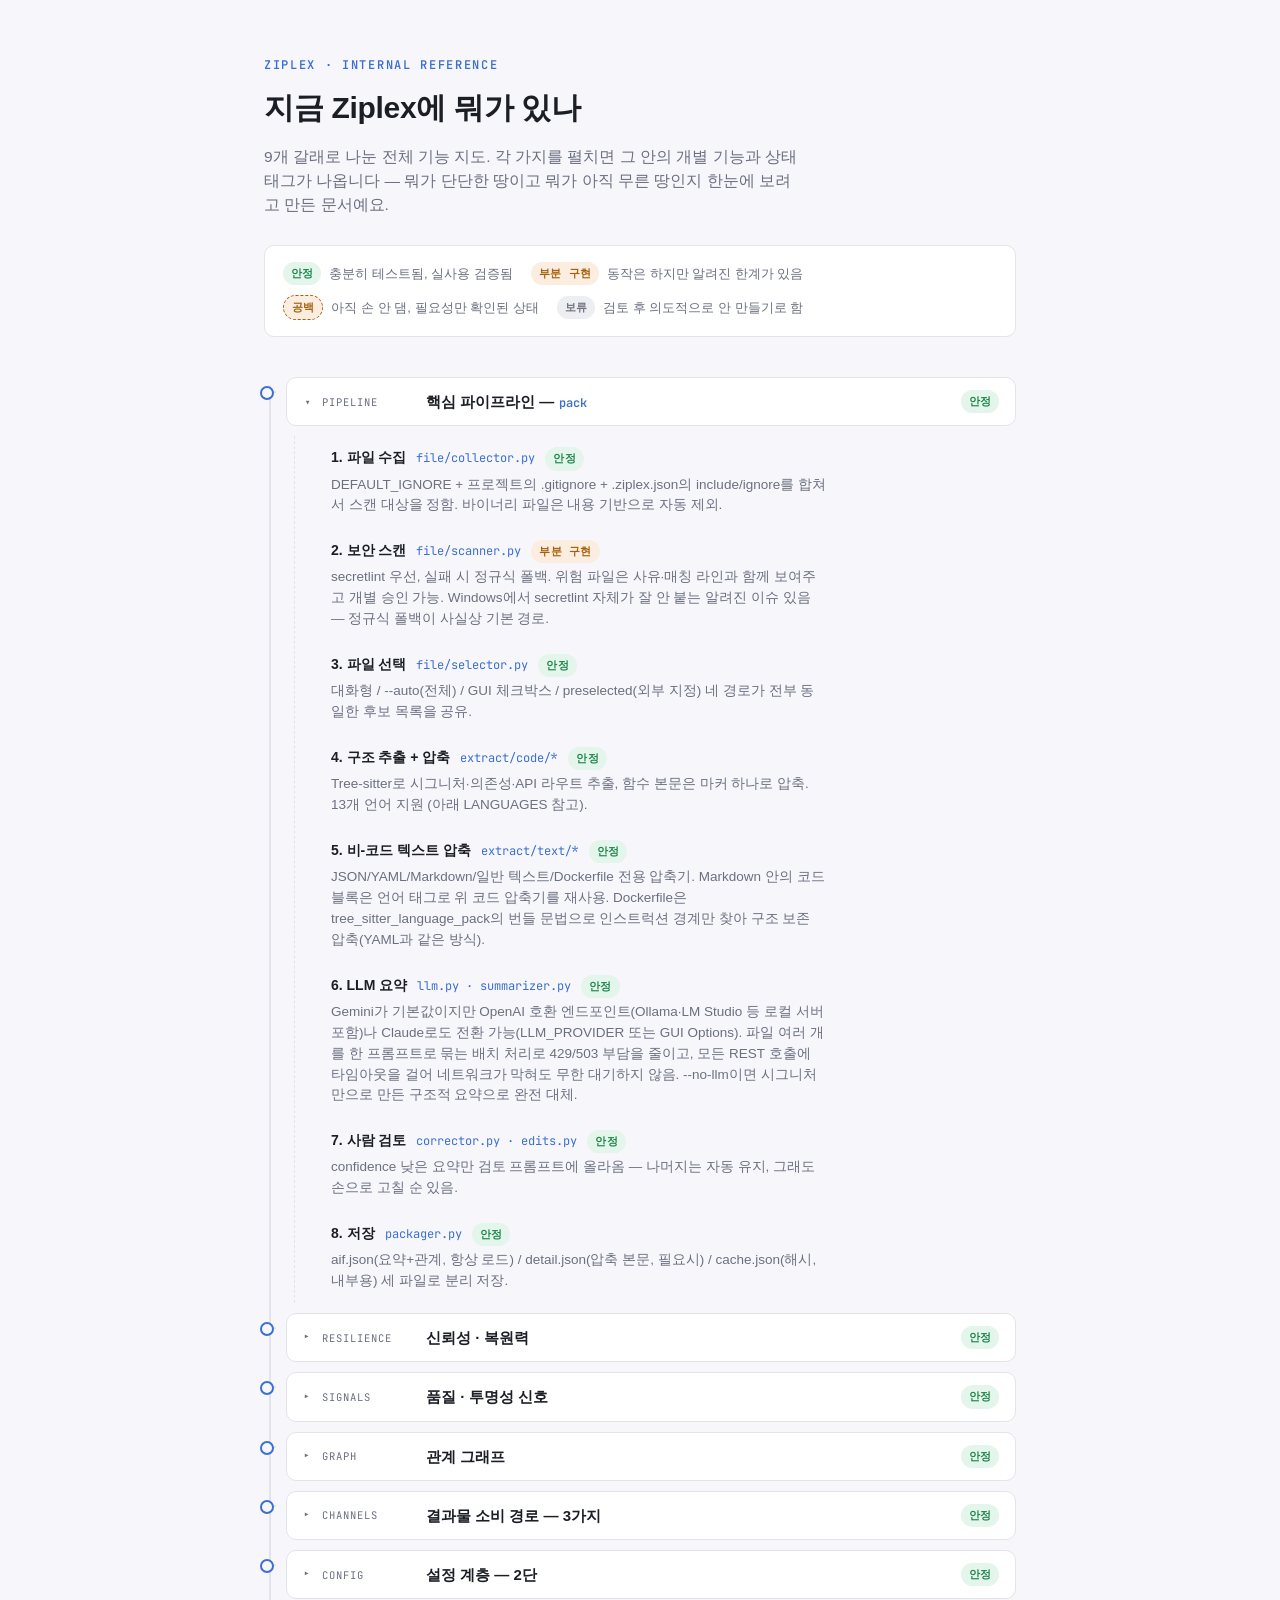
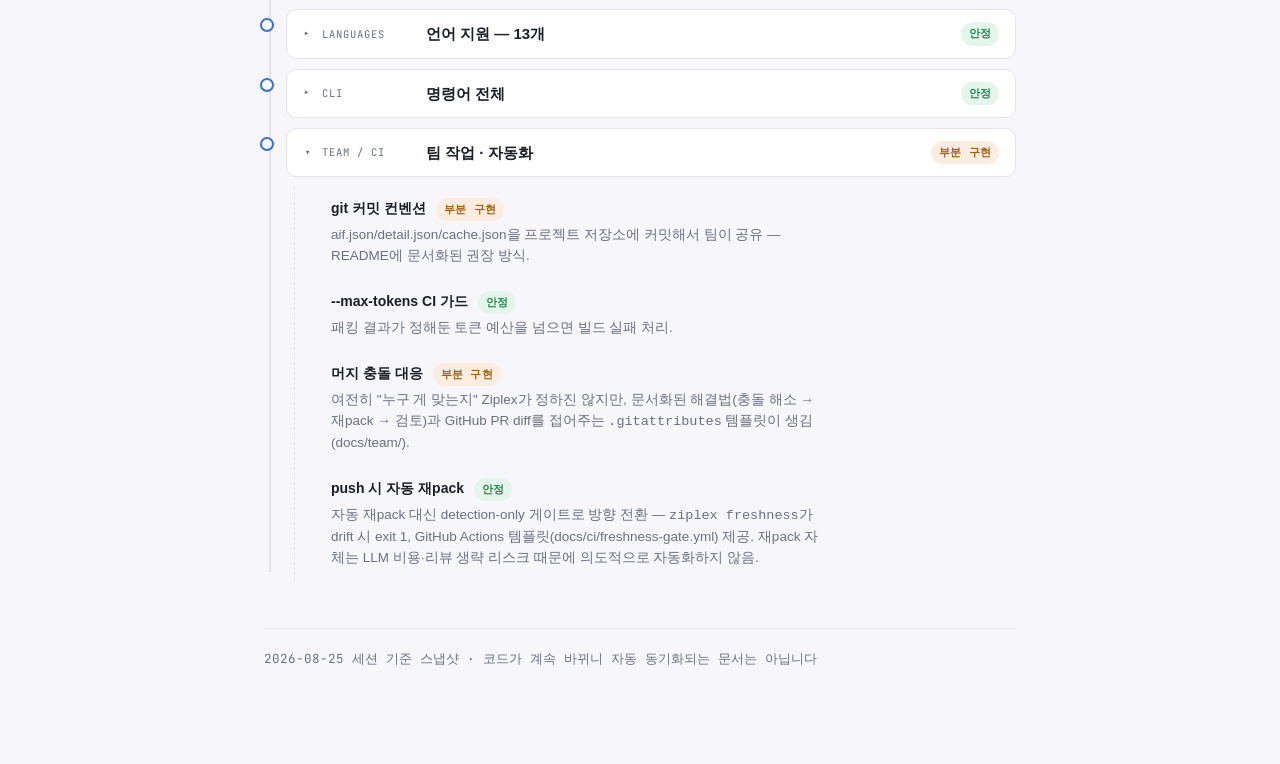
==== commit aa3ff33f: "feat: Dockerfile compression support Second pick off docs/FEATURES.html's LANGUAGES-adjacent Terrafo" ====
--- a/docs/FEATURES.html
+++ b/docs/FEATURES.html
@@ -371,7 +371,7 @@
             <span class="twig-mod">extract/text/*</span>
             <span class="chip ok">안정</span>
           </div>
-          <p class="twig-desc">JSON/Markdown/일반 텍스트 전용 압축기. Markdown 안의 코드 블록은 언어 태그로 위 코드 압축기를 재사용.</p>
+          <p class="twig-desc">JSON/YAML/Markdown/일반 텍스트/Dockerfile 전용 압축기. Markdown 안의 코드 블록은 언어 태그로 위 코드 압축기를 재사용. Dockerfile은 tree_sitter_language_pack의 번들 문법으로 인스트럭션 경계만 찾아 구조 보존 압축(YAML과 같은 방식).</p>
         </div>
         <div class="twig">
           <div class="twig-head">
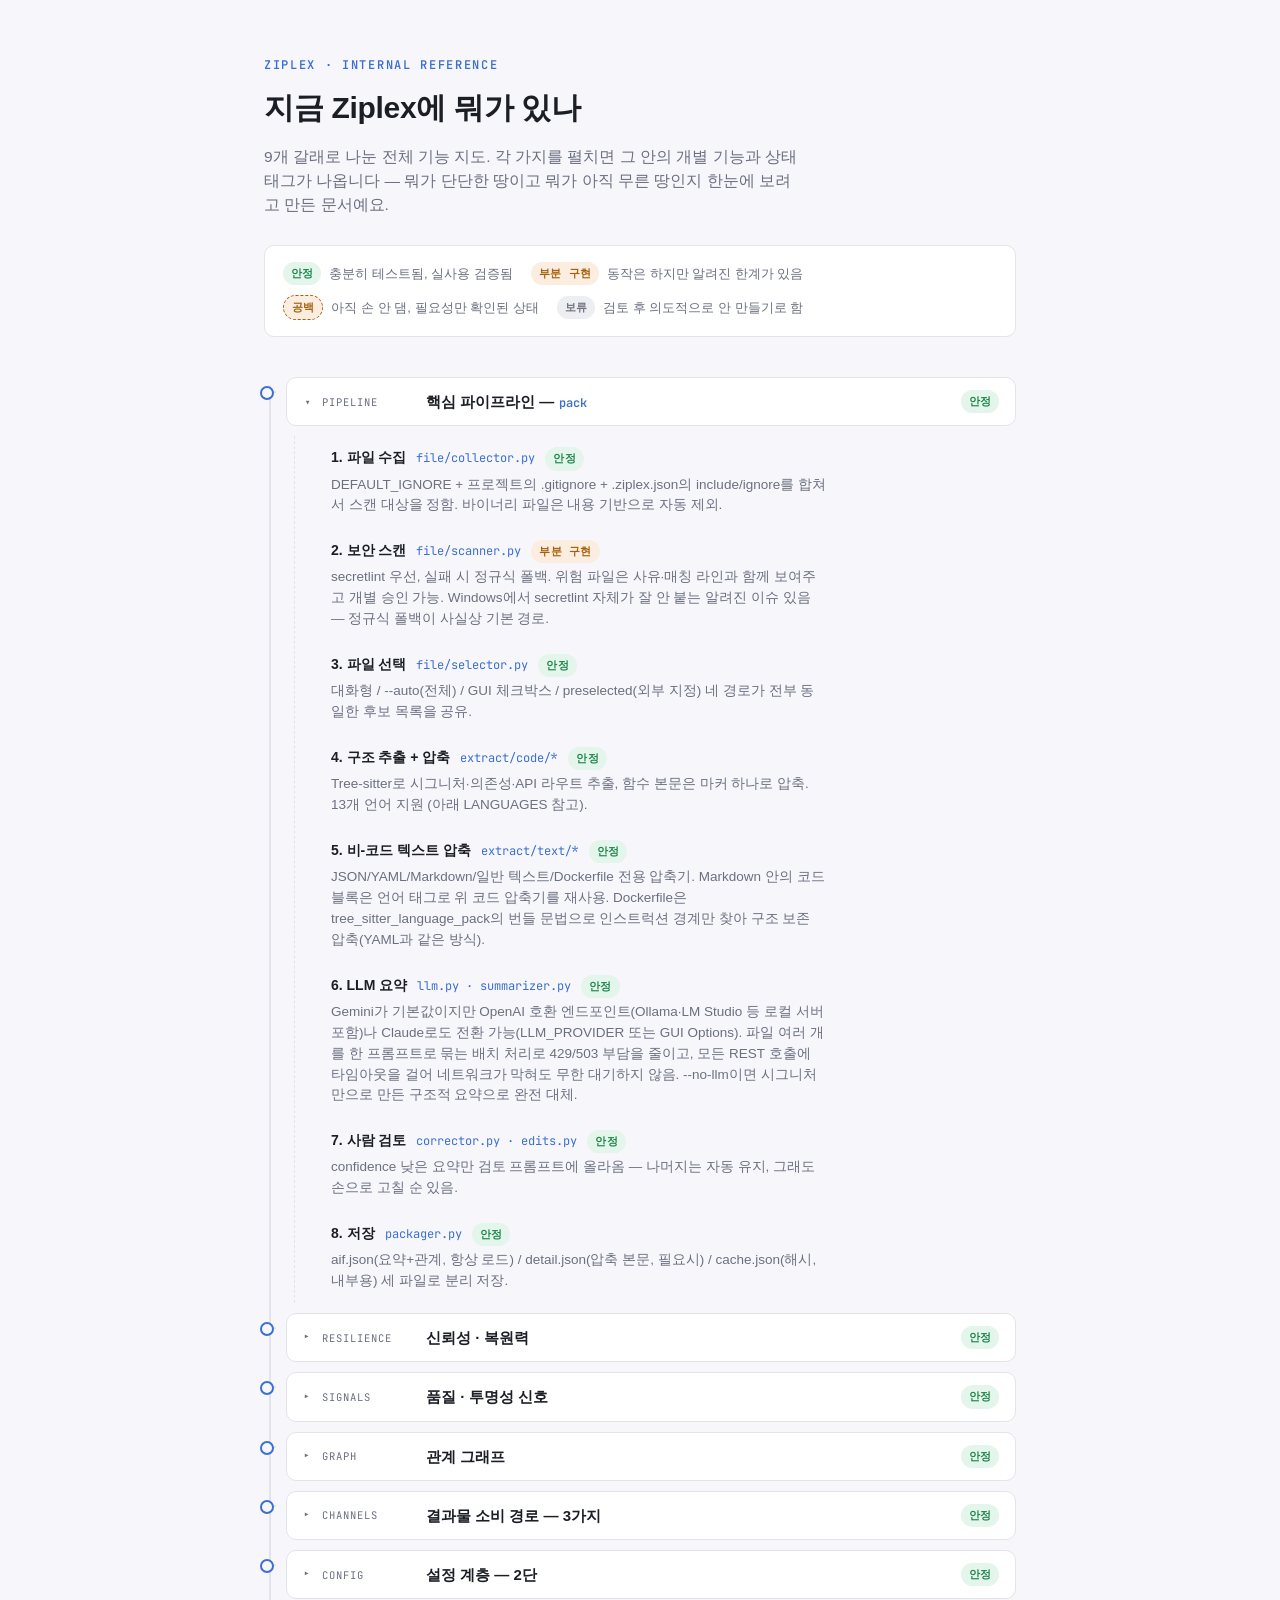
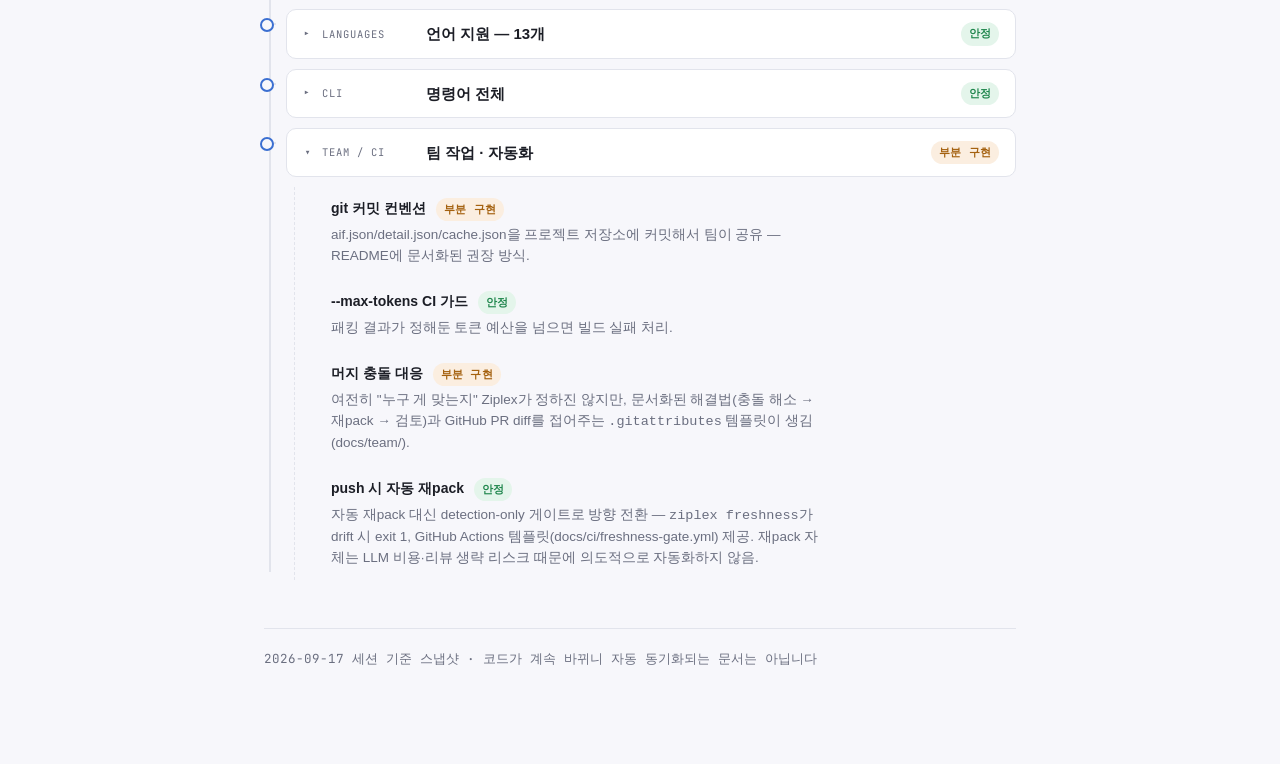
==== commit 70bf79e8: "docs: sync FEATURES.html with current CLI/MCP/relationship-enrichment state Remove the select/analyz" ====
--- a/docs/FEATURES.html
+++ b/docs/FEATURES.html
@@ -485,6 +485,14 @@
           </div>
           <p class="twig-desc">aif.json이 이 프로젝트 문서 하나 없이 단독으로 다른 사람/AI에게 넘어가도, 마커·confidence 의미를 스스로 설명하는 고정 문구.</p>
         </div>
+        <div class="twig">
+          <div class="twig-head">
+            <span class="twig-name">패킹 언어 선택</span>
+            <span class="twig-mod">project.language</span>
+            <span class="chip ok">안정</span>
+          </div>
+          <p class="twig-desc">pack --lang en|ko (GUI 드롭다운도 동일) — summary/rules/AI 가이드를 그 언어로 직접 작성. GUI 화면 표시 언어(상단바 토글)와는 별개 설정.</p>
+        </div>
       </div>
     </details>
 
@@ -513,6 +521,14 @@
           </div>
           <p class="twig-desc">Tree-sitter 문법이 없는 파일(Godot 씬, README)도 실제 파일명 언급을 찾아 관계에 편입 — 무료, LLM 없음. 산문 언급과 구조적 참조를 구분 못 함(둘 다 그냥 dependencies에 섞임).</p>
         </div>
+        <div class="twig">
+          <div class="twig-head">
+            <span class="twig-name">Go 패키지 임포트 확장</span>
+            <span class="twig-mod">go_packages.py</span>
+            <span class="chip ok">안정</span>
+          </div>
+          <p class="twig-desc">Go의 import는 파일이 아니라 패키지(디렉터리) 단위라 기본 방식으론 항상 external 처리됨 — go.mod의 module 경로 + 패키지별 파일 인덱스로 실제 파일들로 펼쳐줌. 무료, LLM 없음, Go 아닌 프로젝트엔 영향 없음.</p>
+        </div>
       </div>
     </details>
 
@@ -531,7 +547,7 @@
             <span class="twig-mod">mcp_server.py</span>
             <span class="chip ok">안정</span>
           </div>
-          <p class="twig-desc">읽기 전용 툴 8개. Claude Code/Cursor 등에서 aif.json을 복붙 없이 바로 질의. get_dependents/get_blast_radius는 사람이 보정한 그래프 위에서 동작.</p>
+          <p class="twig-desc">읽기 전용 툴 9개. Claude Code/Cursor 등에서 aif.json을 복붙 없이 바로 질의. get_dependents/get_blast_radius는 사람이 보정한 그래프 위에서 동작.</p>
         </div>
         <div class="twig">
           <div class="twig-head">
@@ -653,15 +669,21 @@
         </div>
         <div class="twig">
           <div class="twig-head">
-            <span class="twig-name"><code class="twig-mod">select</code> · <code class="twig-mod">analyze</code></span>
-          </div>
-          <p class="twig-desc">대화형 파일 선택만 / LLM 분석만 (요약+룰+가이드, 압축·저장 없음).</p>
-        </div>
-        <div class="twig">
-          <div class="twig-head">
             <span class="twig-name"><code class="twig-mod">signatures</code> · <code class="twig-mod">dependencies</code> · <code class="twig-mod">api</code> · <code class="twig-mod">compress</code> · <code class="twig-mod">debug</code></span>
           </div>
           <p class="twig-desc">단일 파일에 대해 추출 단계 하나만 실행 — 디버깅용.</p>
+        </div>
+        <div class="twig">
+          <div class="twig-head">
+            <span class="twig-name"><code class="twig-mod">link</code> · <code class="twig-mod">unlink</code> · <code class="twig-mod">summary</code></span>
+          </div>
+          <p class="twig-desc">이미 저장된 aif.json을 재패킹 없이 부분 수정 — 관계 엣지 추가/삭제, 파일·폴더 요약 한 줄 고치기.</p>
+        </div>
+        <div class="twig">
+          <div class="twig-head">
+            <span class="twig-name"><code class="twig-mod">settings</code> · <code class="twig-mod">checkpoint</code> · <code class="twig-mod">doctor</code></span>
+          </div>
+          <p class="twig-desc">~/.ziplex/settings.json 조회/수정(GUI Options의 CLI 버전) / 남은 체크포인트 조회·삭제 / 환경 진단(파이썬 버전, 활성 LLM 프로바이더·모델·키, secretlint 설치 여부, 남은 체크포인트 — LLM 호출 없음).</p>
         </div>
       </div>
     </details>
@@ -709,7 +731,7 @@
   </div>
 
   <footer>
-    2026-08-25 세션 기준 스냅샷 · 코드가 계속 바뀌니 자동 동기화되는 문서는 아닙니다
+    2026-09-17 세션 기준 스냅샷 · 코드가 계속 바뀌니 자동 동기화되는 문서는 아닙니다
   </footer>
 
 </div>
